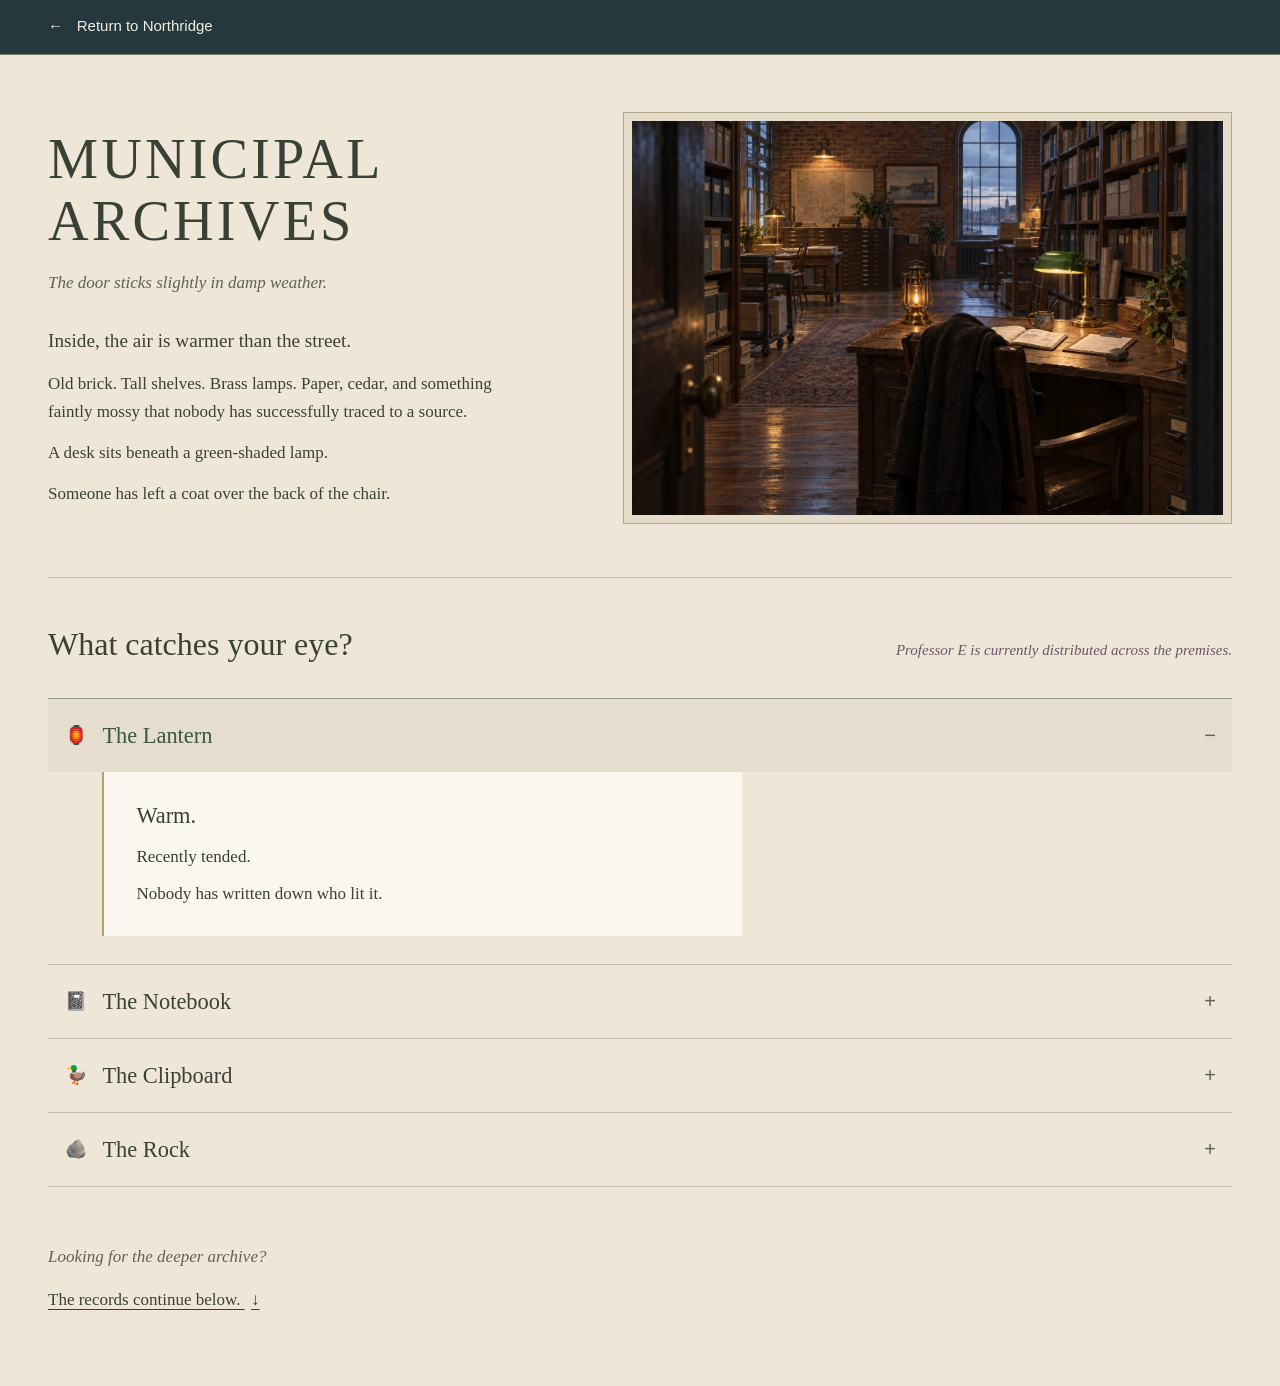
==== archives.html @ aa550cdb "Add Northridge arrival and Municipal Archives static prototype Publish the two existing pages, share" ====
<!doctype html>
<html lang="en">
<head>
  <meta charset="utf-8">
  <meta name="viewport" content="width=device-width, initial-scale=1">
  <meta name="theme-color" content="#25383d">
  <meta name="description" content="The door sticks slightly in damp weather. Inside, the air is warmer than the street.">
  <title>Municipal Archives — Northridge</title>
  <link rel="stylesheet" href="styles.css">
</head>
<body class="archives-page">
  <a class="skip-link" href="#objects">Skip to the objects</a>
  <nav class="return-way" aria-label="Way back to town">
    <div class="page-width">
      <a href="index.html#destinations"><span aria-hidden="true">←</span> Return to Northridge</a>
    </div>
  </nav>

  <main class="page-width">
    <section class="archive-arrival" aria-labelledby="archive-title">
      <div class="archive-intro">
        <header>
          <h1 id="archive-title">MUNICIPAL<br>ARCHIVES</h1>
          <p class="threshold-note">The door sticks slightly in damp weather.</p>
        </header>
        <div class="archive-prose">
          <p class="room-warmth">Inside, the air is warmer than the street.</p>
          <p>Old brick. Tall shelves. Brass lamps. Paper, cedar, and something faintly mossy that nobody has successfully traced to a source.</p>
          <p>A desk sits beneath a green-shaded lamp.</p>
          <p>Someone has left a coat over the back of the chair.</p>
        </div>
      </div>
      <figure class="archive-view">
        <img src="assets/municipal-archives.webp" width="1536" height="1024" fetchpriority="high" alt="A warm brick archive with tall wooden shelves. A green-shaded lamp lights a desk with a lantern, open notebook, clipboard, and small wet rock. A coat hangs over the chair.">
      </figure>
    </section>

    <section class="objects-section" id="objects" aria-labelledby="objects-title" tabindex="-1">
      <div class="objects-heading">
        <h2 id="objects-title">What catches your eye?</h2>
        <p class="archivist-note">Professor E is currently distributed across the premises.</p>
      </div>

      <div class="inspection-desk">
        <details class="object lantern-object" open>
          <summary>
            <span class="object-symbol" aria-hidden="true">🏮</span>
            <span class="object-name">The Lantern</span>
            <span class="inspection-mark" aria-hidden="true"></span>
          </summary>
          <div class="object-observation">
            <p class="first-impression">Warm.</p>
            <p>Recently tended.</p>
            <p>Nobody has written down who lit it.</p>
          </div>
        </details>

        <details class="object notebook-object">
          <summary>
            <span class="object-symbol" aria-hidden="true">📓</span>
            <span class="object-name">The Notebook</span>
            <span class="inspection-mark" aria-hidden="true"></span>
          </summary>
          <div class="object-observation notebook-page">
            <p>Open to a page titled:</p>
            <p class="notebook-title">THINGS CURRENTLY REFUSING TO BE COINCIDENCES</p>
            <p>Several entries have been underlined twice.</p>
            <p>One has been circled and annotated only:</p>
            <p class="violet-annotation">LOOK.</p>
          </div>
        </details>

        <details class="object clipboard-object">
          <summary>
            <span class="object-symbol" aria-hidden="true">🦆</span>
            <span class="object-name">The Clipboard</span>
            <span class="inspection-mark" aria-hidden="true"></span>
          </summary>
          <div class="object-observation">
            <p>Three methodological objections.</p>
            <p>One approval.</p>
            <p>One doodle of what appears to be a ferret wearing a municipal badge.</p>
          </div>
        </details>

        <details class="object rock-object">
          <summary>
            <span class="object-symbol" aria-hidden="true">🪨</span>
            <span class="object-name">The Rock</span>
            <span class="inspection-mark" aria-hidden="true"></span>
          </summary>
          <div class="object-observation">
            <p class="first-impression">Wet.</p>
            <p>No one knows why.</p>
            <p>Its provenance remains disputed.</p>
          </div>
        </details>
      </div>
    </section>

    <footer class="deeper-archive" id="deeper-archive">
      <p>Looking for the deeper archive?</p>
      <details class="records-threshold">
        <summary>The records continue below. <span aria-hidden="true">↓</span></summary>
        <p class="placeholder-note">The deeper archive is not connected yet.</p>
      </details>
    </footer>
  </main>
</body>
</html>
---- styles.css ----
/* Northridge: plain pages, ordinary materials, a little lamplight. */
:root {
  color-scheme: light;
  --dusk: #25383d;
  --dusk-ink: #f1eee4;
  --fog-ink: #d2d9d5;
  --paper: #f1ede2;
  --paper-light: #faf7ef;
  --ink: #293c3e;
  --quiet-ink: #53625e;
  --rule: #c3c6b8;
  --brass: #cbb57d;
  --link: #375547;
  --violet: #68436a;
  --serif: Georgia, "Times New Roman", serif;
  --sans: "Segoe UI", "Helvetica Neue", Arial, sans-serif;
}

* { box-sizing: border-box; }
html { scroll-padding-top: 5.5rem; }
body { margin: 0; font-family: var(--serif); font-size: 1.0625rem; line-height: 1.65; }
img { display: block; width: 100%; height: auto; }
figure, h1, h2, h3, p { margin: 0; }
h1, h2, h3, .object-name, .notebook-title { overflow-wrap: anywhere; }
.arrival > *, .archive-arrival > *, .road > * { min-width: 0; }
p + p { margin-top: 1rem; }
a { color: inherit; text-underline-offset: .25em; text-decoration-thickness: 1px; }
a:hover { text-decoration-thickness: 2px; }
a, summary { -webkit-tap-highlight-color: rgba(120, 112, 70, .2); }
a:focus-visible, summary:focus-visible { outline: 3px solid currentColor; outline-offset: 5px; }
[tabindex="-1"]:focus { outline: none; }
.page-width { width: min(74rem, calc(100% - 6rem)); margin-inline: auto; }
.skip-link { position: fixed; z-index: 100; top: .75rem; left: .75rem; padding: .65rem 1rem; background: var(--paper-light); color: var(--ink); transform: translateY(-180%); }
.skip-link:focus { transform: translateY(0); }

/* Arrival: a modest view from the road, with room to stop and read. */
.town-page { background: var(--dusk); color: var(--dusk-ink); }
.arrival { display: grid; grid-template-columns: .92fr 1.08fr; align-items: center; gap: 3.5rem; padding-block: 4rem 4.5rem; }
.arrival h1 { font-size: clamp(2rem, 4.2vw, 3.9rem); line-height: 1.15; font-weight: 400; letter-spacing: .075em; }
.whereabouts { margin-top: .7rem; color: var(--fog-ink); font-style: italic; font-size: 1.125rem; }
.porch-light { margin-top: 2.1rem; font-size: 1.6rem; line-height: 1.4; color: #e8cf98; }
.arrival-prose { margin-top: 1.2rem; color: var(--fog-ink); max-width: 29rem; }
.arrival-prose p + p { margin-top: .85rem; }
.arrival-view { padding: .5rem; border: 1px solid #687370; background: #2c3e42; }
.arrival-view img { aspect-ratio: 3 / 2; object-fit: contain; }

/* The road names sit on a continuous municipal paper surface. */
.town-paper { background: var(--paper); color: var(--ink); border-top: 4px solid #a99c73; }
.destinations { padding-top: 3.2rem; }
.destinations-heading { display: flex; align-items: center; gap: 2rem; margin-bottom: 1rem; }
h2 { font-size: clamp(1.625rem, 2.8vw, 2rem); font-weight: 400; line-height: 1.35; }
.heading-rule { flex: 1; height: 1px; background: var(--rule); }
.town-layout { display: grid; grid-template-columns: minmax(0, 1fr) 13rem; gap: 4.25rem; }
.road { display: grid; grid-template-columns: 13.75rem minmax(0, 1fr); gap: 1.6rem; padding-block: 2rem; border-bottom: 1px solid var(--rule); }
.road-sign { display: grid; grid-template-columns: 1.5rem minmax(0, 1fr); gap: .65rem; align-content: start; align-items: baseline; }
.place-symbol { font-size: 1.05rem; line-height: 1.5; }
.road h3 { font-size: 1.4rem; line-height: 1.4; font-weight: 400; }
.road-sign a { text-decoration: none; }
.road-sign a:hover { text-decoration: underline; }
.road-copy { font-size: 1rem; }
.road-tagline { font-weight: 700; }
.road-copy p + p { margin-top: .65rem; }
.road-ahead { font-style: italic; color: var(--quiet-ink); }
.walk-link { display: inline-block; padding-block: .65rem; margin-top: .3rem; color: var(--link); font-weight: 700; }
.walk-link span { display: inline-block; margin-left: .35rem; transition: transform 140ms ease; }
.walk-link:hover span { transform: translateX(3px); }
.town-notices { padding-top: 2.15rem; }
.small-label { font-family: var(--sans); font-size: .8125rem; line-height: 1.5; font-weight: 600; letter-spacing: .1em; }
.conditions { padding: 0 .5rem 1.8rem; }
.conditions p { margin-top: .9rem; font-size: 1rem; color: var(--quiet-ink); }
.municipal-notice { margin-top: .5rem; padding: 1.4rem 1.25rem 1.5rem; background: var(--paper-light); border: 1px solid #c6bc9c; border-top: 3px solid #9d8f63; box-shadow: 2px 3px 0 rgba(65, 65, 42, .06); }
.municipal-notice p { margin-top: .85rem; font-size: 1rem; }
.town-footer { padding-block: 3.5rem 2.5rem; text-align: center; }
.town-footer p { font-size: 1.15rem; font-style: italic; color: var(--quiet-ink); }
.town-footer > span { display: block; margin-top: .9rem; font-size: 1.15rem; }

/* Across the threshold, the paper and lamplight get warmer. */
.archives-page { background: #eee7d8; color: #3b4036; --ink: #3b4036; --quiet-ink: #606251; --rule: #c4c2af; }
.return-way { position: sticky; z-index: 10; top: 0; background: var(--dusk); color: var(--dusk-ink); border-bottom: 1px solid #727766; }
.return-way a { display: inline-block; padding-block: .9rem; font-family: var(--sans); font-size: .9375rem; text-decoration: none; }
.return-way a:hover { text-decoration: underline; }
.return-way a span { margin-right: .6rem; }
.archive-arrival { display: grid; grid-template-columns: .92fr 1.08fr; gap: 3.5rem; align-items: center; padding-block: 3.6rem 3.3rem; }
.archive-intro h1 { font-size: clamp(2.125rem, 4.4vw, 3.75rem); line-height: 1.1; letter-spacing: .055em; font-weight: 400; }
.threshold-note { margin-top: 1rem; font-style: italic; color: var(--quiet-ink); }
.archive-prose { margin-top: 1.8rem; max-width: 30rem; }
.archive-prose p + p { margin-top: .8rem; }
.room-warmth { font-size: 1.2rem; }
.archive-view { padding: .5rem; border: 1px solid #afa889; background: #e5ddc9; }
.archive-view img { aspect-ratio: 3 / 2; object-fit: contain; }
.objects-section { border-top: 1px solid var(--rule); padding-block: 2.8rem 0; }
.objects-heading { display: grid; grid-template-columns: .8fr 1.2fr; gap: 2.5rem; margin-bottom: 2rem; align-items: baseline; }
.archivist-note { max-width: 23rem; justify-self: end; color: #6b5667; font-size: .9375rem; font-style: italic; }
.inspection-desk { border-top: 1px solid #90977f; }
.object { border-bottom: 1px solid var(--rule); }
.object > summary { display: flex; align-items: center; gap: .9rem; padding: 1.25rem 1rem; cursor: pointer; list-style: none; transition: background-color 140ms ease, color 140ms ease; }
.object > summary::-webkit-details-marker { display: none; }
.object > summary::marker { content: ""; }
.object > summary:hover { background: #e5decf; }
.object-name { font-size: 1.4rem; line-height: 1.4; font-weight: 400; }
.object-symbol { width: 1.5rem; font-size: 1.125rem; text-align: center; }
.inspection-mark { margin-left: auto; color: var(--quiet-ink); font-family: var(--sans); font-size: 1.25rem; font-weight: 400; }
.inspection-mark::before { content: "+"; }
.object[open] > summary { color: #3e5440; background: #e5decf; }
.object[open] .inspection-mark::before { content: "−"; }
.object-observation { margin: 0 1rem 1.75rem 3.4rem; padding: 1.6rem 2rem 1.75rem; max-width: 40rem; background: var(--paper-light); border-left: 2px solid #b3a16f; }
.object-observation p + p { margin-top: .55rem; }
.first-impression { font-size: 1.4rem; }
.notebook-page { border-left-color: #8a6a87; }
.notebook-title { font-family: var(--sans); font-size: .9375rem; letter-spacing: .055em; font-weight: 600; line-height: 1.75; max-width: 27rem; padding-block: .6rem; color: var(--violet); }
.violet-annotation { font-size: 1.75rem; font-style: italic; color: var(--violet); text-decoration: underline; text-underline-offset: .15em; }
.deeper-archive { padding-block: 3.5rem 4rem; }
.deeper-archive > p { color: var(--quiet-ink); font-style: italic; }
.records-threshold { margin-top: .4rem; max-width: 30rem; }
.records-threshold > summary { display: inline-block; padding-block: .5rem; cursor: pointer; list-style: none; text-decoration: underline; text-underline-offset: .25em; }
.records-threshold > summary::-webkit-details-marker { display: none; }
.records-threshold > summary::marker { content: ""; }
.records-threshold > summary span { margin-left: .4rem; }
.placeholder-note { margin-top: .55rem; color: var(--quiet-ink); font-family: var(--sans); font-size: .875rem; }

@media (min-width: 90rem) {
  .arrival { padding-block: 4.7rem 5rem; }
}
@media (max-width: 70rem) {
  .page-width { width: calc(100% - 4rem); }
  .arrival, .archive-arrival { gap: 2rem; }
  .town-layout { gap: 2.5rem; grid-template-columns: minmax(0, 1fr) 11rem; }
  .road { grid-template-columns: 11.5rem minmax(0, 1fr); gap: 1.25rem; }
  .municipal-notice { padding-inline: 1rem; }
}
@media (max-width: 55rem) {
  .arrival, .archive-arrival { grid-template-columns: 1fr; }
  .arrival { padding-block: 2.75rem; }
  .arrival h1 { font-size: clamp(2rem, 7vw, 3.9rem); }
  .arrival-prose, .archive-prose { max-width: 37rem; }
  .arrival-view { max-width: 40rem; width: 100%; }
  .archive-view { max-width: 40rem; width: 100%; }
  .town-layout { grid-template-columns: 1fr; gap: 0; }
  .road { grid-template-columns: 13rem minmax(0, 1fr); }
  .town-notices { display: grid; grid-template-columns: 1fr 1fr; gap: 2rem; padding-top: 2.5rem; }
  .conditions { padding: 1rem 0; }
  .municipal-notice { margin-top: 0; }
  .objects-heading { grid-template-columns: 1fr; gap: .8rem; }
  .archivist-note { justify-self: start; max-width: none; }
}
@media (max-width: 38rem) {
  body { font-size: 1rem; }
  .page-width { width: calc(100% - 2.5rem); }
  .arrival { padding-top: 2.2rem; gap: 1.75rem; }
  .arrival h1 { font-size: clamp(1.75rem, 7.4vw, 2.75rem); letter-spacing: .045em; }
  .whereabouts { font-size: 1rem; }
  .porch-light { margin-top: 1.65rem; font-size: 1.4rem; }
  .arrival-view, .archive-view { padding: .35rem; }
  .destinations { padding-top: 2.25rem; }
  .destinations-heading { gap: 1rem; margin-bottom: .3rem; }
  .heading-rule { display: none; }
  .road { grid-template-columns: 1fr; gap: .7rem; padding-block: 1.65rem; }
  .road-copy { padding-left: 2.15rem; }
  .road h3 { font-size: 1.35rem; }
  .town-notices { grid-template-columns: 1fr; gap: .75rem; padding-top: 1.5rem; }
  .conditions { padding: .75rem .25rem; }
  .municipal-notice { max-width: 25rem; padding: 1.25rem; }
  .town-footer { padding-block: 2.5rem 2rem; }
  .return-way a { padding-block: .9rem; font-size: .875rem; }
  .archive-arrival { padding-block: 2.3rem 2.5rem; gap: 1.6rem; }
  .archive-intro h1 { font-size: clamp(1.8rem, 8vw, 2.8rem); letter-spacing: .04em; }
  .archive-prose { margin-top: 1.5rem; }
  .room-warmth { font-size: 1.125rem; }
  .objects-section { padding-top: 2rem; }
  .objects-heading { margin-bottom: 1.5rem; }
  .object > summary { padding: 1.1rem .35rem; gap: .7rem; }
  .object-name { font-size: 1.25rem; }
  .object-observation { margin: 0 0 1.3rem 1.1rem; padding: 1.25rem 1.25rem 1.4rem; }
  .deeper-archive { padding-block: 2.5rem 3rem; }
}
@media (prefers-reduced-motion: reduce) {
  *, *::before, *::after { transition: none !important; }
  .walk-link:hover span { transform: none; }
}
@media (forced-colors: active) {
  .return-way, .municipal-notice, .object-observation { border: 1px solid CanvasText; }
  .object[open] > summary { border: 1px solid CanvasText; }
}
@media print {
  body, .town-paper { background: white; color: black; }
  .page-width { width: 100%; }
  .skip-link, .return-way { display: none; }
  .arrival, .archive-arrival { padding-block: 1rem; }
  .arrival-prose, .whereabouts, .porch-light { color: black; }
  .road, .object { break-inside: avoid; }
}
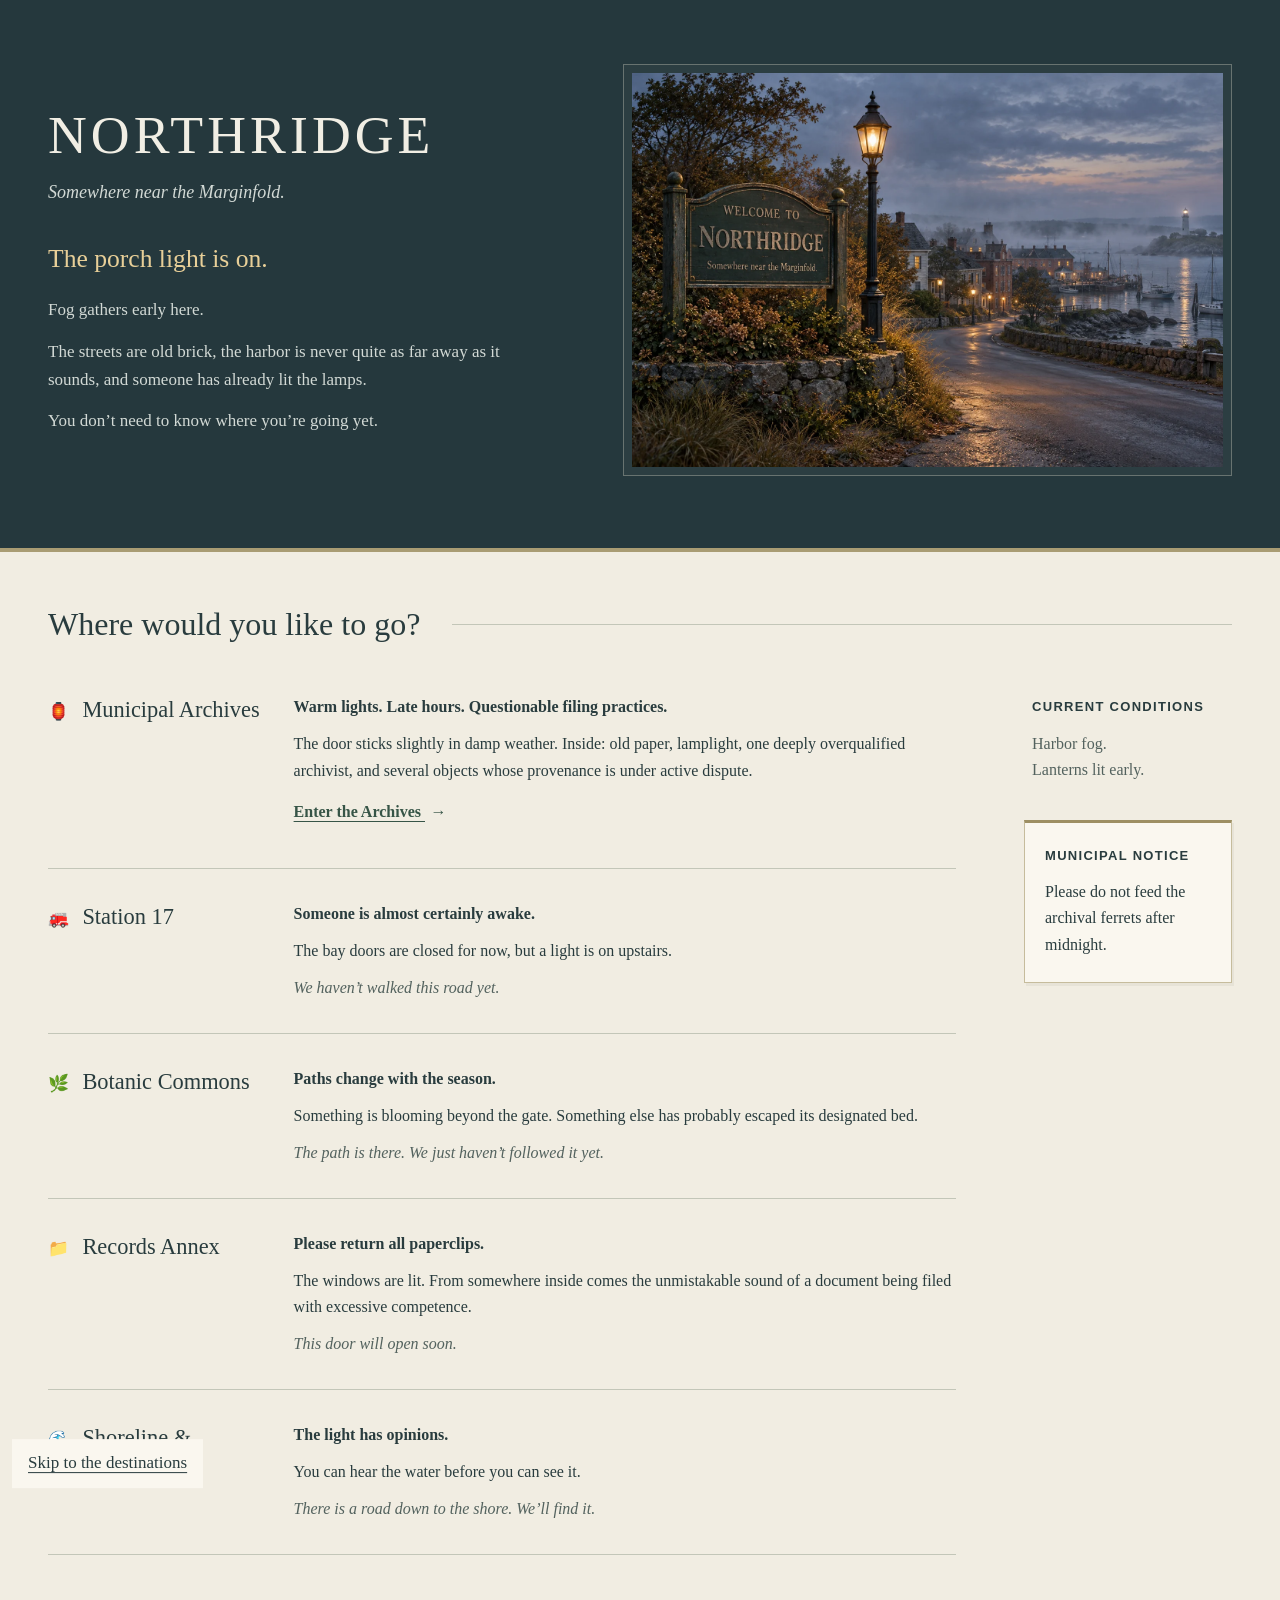
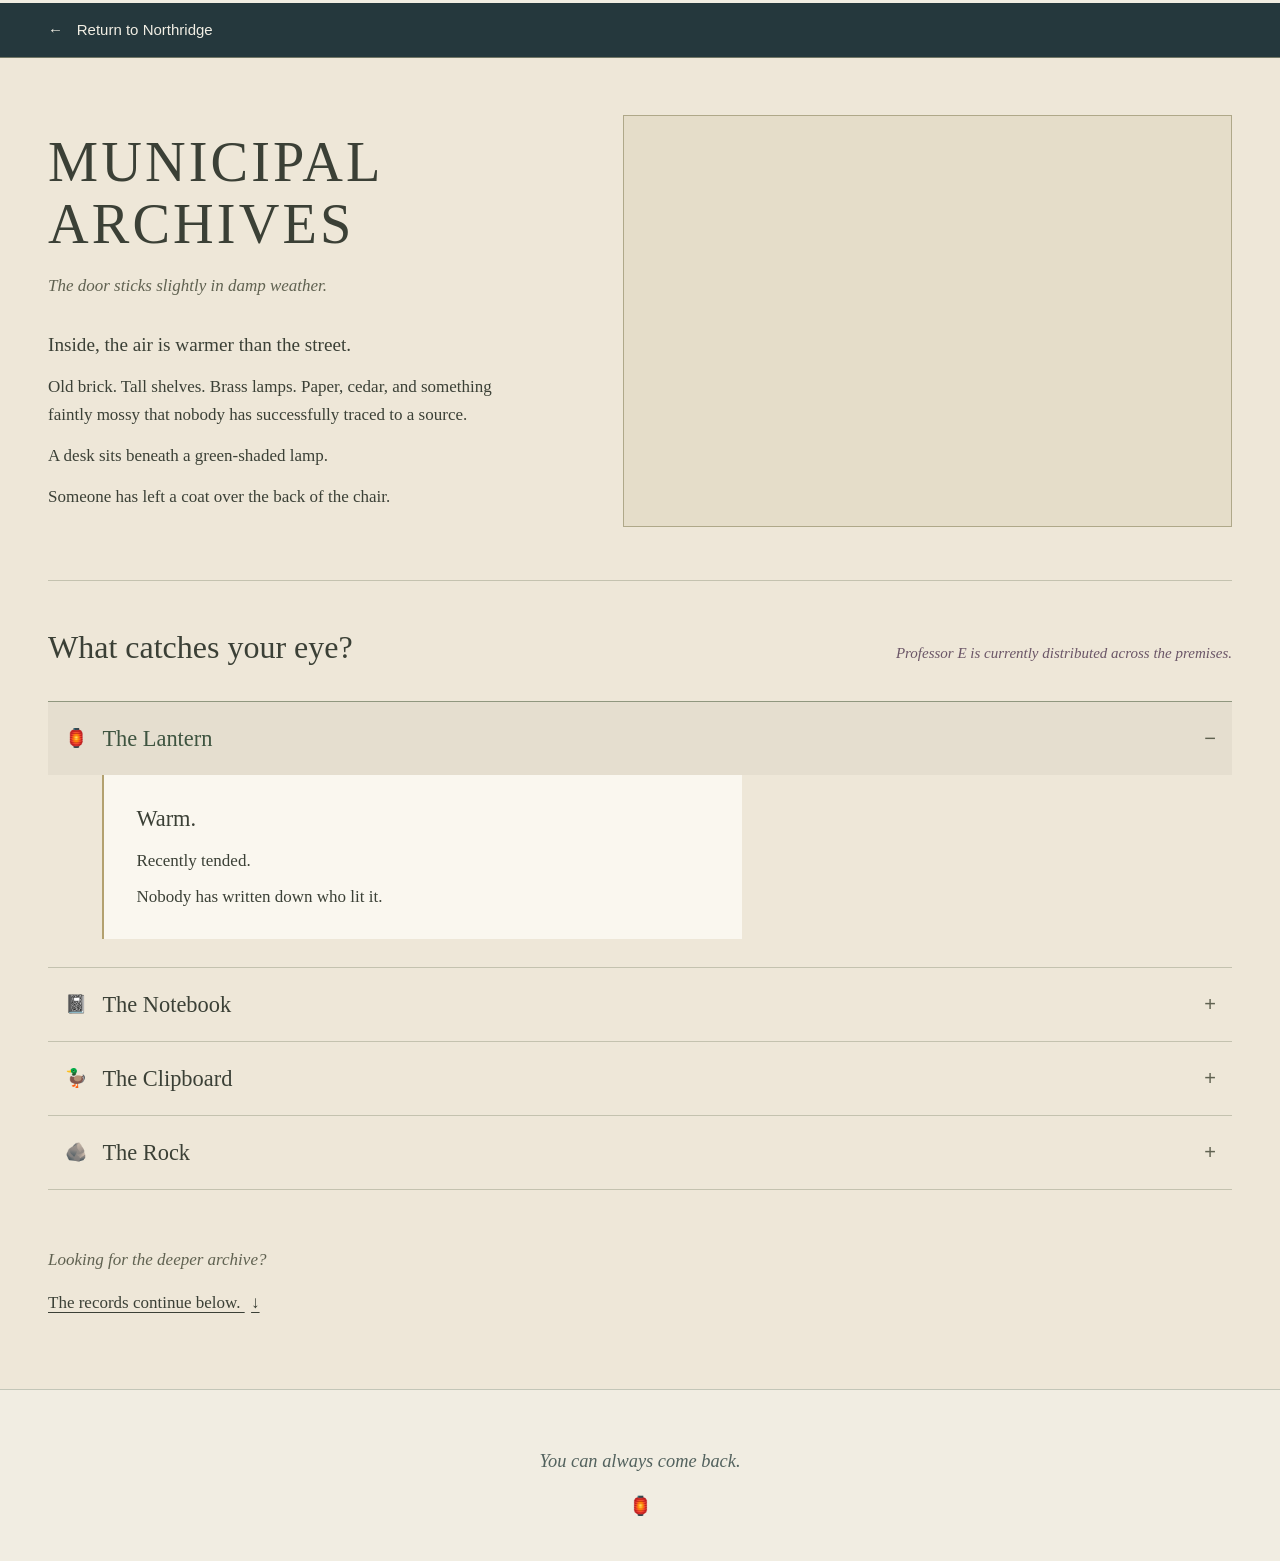
==== commit 021ab3a1: "Combine Northridge and Municipal Archives into one continuous page Keep the full Archives in the hom" ====
--- a/archives.html
+++ b/archives.html
@@ -3,108 +3,16 @@
 <head>
   <meta charset="utf-8">
   <meta name="viewport" content="width=device-width, initial-scale=1">
-  <meta name="theme-color" content="#25383d">
-  <meta name="description" content="The door sticks slightly in damp weather. Inside, the air is warmer than the street.">
+  <meta http-equiv="refresh" content="0; url=index.html#municipal-archives">
   <title>Municipal Archives — Northridge</title>
   <link rel="stylesheet" href="styles.css">
 </head>
 <body class="archives-page">
-  <a class="skip-link" href="#objects">Skip to the objects</a>
-  <nav class="return-way" aria-label="Way back to town">
-    <div class="page-width">
-      <a href="index.html#destinations"><span aria-hidden="true">←</span> Return to Northridge</a>
+  <main class="page-width archive-arrival">
+    <div>
+      <h1>Municipal Archives</h1>
+      <p><a class="walk-link" href="index.html#municipal-archives">Enter the Archives →</a></p>
     </div>
-  </nav>
-
-  <main class="page-width">
-    <section class="archive-arrival" aria-labelledby="archive-title">
-      <div class="archive-intro">
-        <header>
-          <h1 id="archive-title">MUNICIPAL<br>ARCHIVES</h1>
-          <p class="threshold-note">The door sticks slightly in damp weather.</p>
-        </header>
-        <div class="archive-prose">
-          <p class="room-warmth">Inside, the air is warmer than the street.</p>
-          <p>Old brick. Tall shelves. Brass lamps. Paper, cedar, and something faintly mossy that nobody has successfully traced to a source.</p>
-          <p>A desk sits beneath a green-shaded lamp.</p>
-          <p>Someone has left a coat over the back of the chair.</p>
-        </div>
-      </div>
-      <figure class="archive-view">
-        <img src="assets/municipal-archives.webp" width="1536" height="1024" fetchpriority="high" alt="A warm brick archive with tall wooden shelves. A green-shaded lamp lights a desk with a lantern, open notebook, clipboard, and small wet rock. A coat hangs over the chair.">
-      </figure>
-    </section>
-
-    <section class="objects-section" id="objects" aria-labelledby="objects-title" tabindex="-1">
-      <div class="objects-heading">
-        <h2 id="objects-title">What catches your eye?</h2>
-        <p class="archivist-note">Professor E is currently distributed across the premises.</p>
-      </div>
-
-      <div class="inspection-desk">
-        <details class="object lantern-object" open>
-          <summary>
-            <span class="object-symbol" aria-hidden="true">🏮</span>
-            <span class="object-name">The Lantern</span>
-            <span class="inspection-mark" aria-hidden="true"></span>
-          </summary>
-          <div class="object-observation">
-            <p class="first-impression">Warm.</p>
-            <p>Recently tended.</p>
-            <p>Nobody has written down who lit it.</p>
-          </div>
-        </details>
-
-        <details class="object notebook-object">
-          <summary>
-            <span class="object-symbol" aria-hidden="true">📓</span>
-            <span class="object-name">The Notebook</span>
-            <span class="inspection-mark" aria-hidden="true"></span>
-          </summary>
-          <div class="object-observation notebook-page">
-            <p>Open to a page titled:</p>
-            <p class="notebook-title">THINGS CURRENTLY REFUSING TO BE COINCIDENCES</p>
-            <p>Several entries have been underlined twice.</p>
-            <p>One has been circled and annotated only:</p>
-            <p class="violet-annotation">LOOK.</p>
-          </div>
-        </details>
-
-        <details class="object clipboard-object">
-          <summary>
-            <span class="object-symbol" aria-hidden="true">🦆</span>
-            <span class="object-name">The Clipboard</span>
-            <span class="inspection-mark" aria-hidden="true"></span>
-          </summary>
-          <div class="object-observation">
-            <p>Three methodological objections.</p>
-            <p>One approval.</p>
-            <p>One doodle of what appears to be a ferret wearing a municipal badge.</p>
-          </div>
-        </details>
-
-        <details class="object rock-object">
-          <summary>
-            <span class="object-symbol" aria-hidden="true">🪨</span>
-            <span class="object-name">The Rock</span>
-            <span class="inspection-mark" aria-hidden="true"></span>
-          </summary>
-          <div class="object-observation">
-            <p class="first-impression">Wet.</p>
-            <p>No one knows why.</p>
-            <p>Its provenance remains disputed.</p>
-          </div>
-        </details>
-      </div>
-    </section>
-
-    <footer class="deeper-archive" id="deeper-archive">
-      <p>Looking for the deeper archive?</p>
-      <details class="records-threshold">
-        <summary>The records continue below. <span aria-hidden="true">↓</span></summary>
-        <p class="placeholder-note">The deeper archive is not connected yet.</p>
-      </details>
-    </footer>
   </main>
 </body>
 </html>
--- a/styles.css
+++ b/styles.css
@@ -81,7 +81,7 @@
 .return-way a:hover { text-decoration: underline; }
 .return-way a span { margin-right: .6rem; }
 .archive-arrival { display: grid; grid-template-columns: .92fr 1.08fr; gap: 3.5rem; align-items: center; padding-block: 3.6rem 3.3rem; }
-.archive-intro h1 { font-size: clamp(2.125rem, 4.4vw, 3.75rem); line-height: 1.1; letter-spacing: .055em; font-weight: 400; }
+.archive-intro h1, .archive-intro h2 { font-size: clamp(2.125rem, 4.4vw, 3.75rem); line-height: 1.1; letter-spacing: .055em; font-weight: 400; }
 .threshold-note { margin-top: 1rem; font-style: italic; color: var(--quiet-ink); }
 .archive-prose { margin-top: 1.8rem; max-width: 30rem; }
 .archive-prose p + p { margin-top: .8rem; }
@@ -163,7 +163,7 @@
   .town-footer { padding-block: 2.5rem 2rem; }
   .return-way a { padding-block: .9rem; font-size: .875rem; }
   .archive-arrival { padding-block: 2.3rem 2.5rem; gap: 1.6rem; }
-  .archive-intro h1 { font-size: clamp(1.8rem, 8vw, 2.8rem); letter-spacing: .04em; }
+  .archive-intro h1, .archive-intro h2 { font-size: clamp(1.8rem, 8vw, 2.8rem); letter-spacing: .04em; }
   .archive-prose { margin-top: 1.5rem; }
   .room-warmth { font-size: 1.125rem; }
   .objects-section { padding-top: 2rem; }
@@ -189,3 +189,9 @@
   .arrival-prose, .whereabouts, .porch-light { color: black; }
   .road, .object { break-inside: avoid; }
 }
+
+/* One continuous walk, with the Archives retaining its warmer materials. */
+.archive-location { scroll-margin-top: 0; }
+.objects-heading h3 { font-size: clamp(1.625rem, 2.8vw, 2rem); font-weight: 400; line-height: 1.35; }
+.destinations { padding-bottom: 3rem; }
+.closing-paper { border-top: 1px solid var(--rule); }
